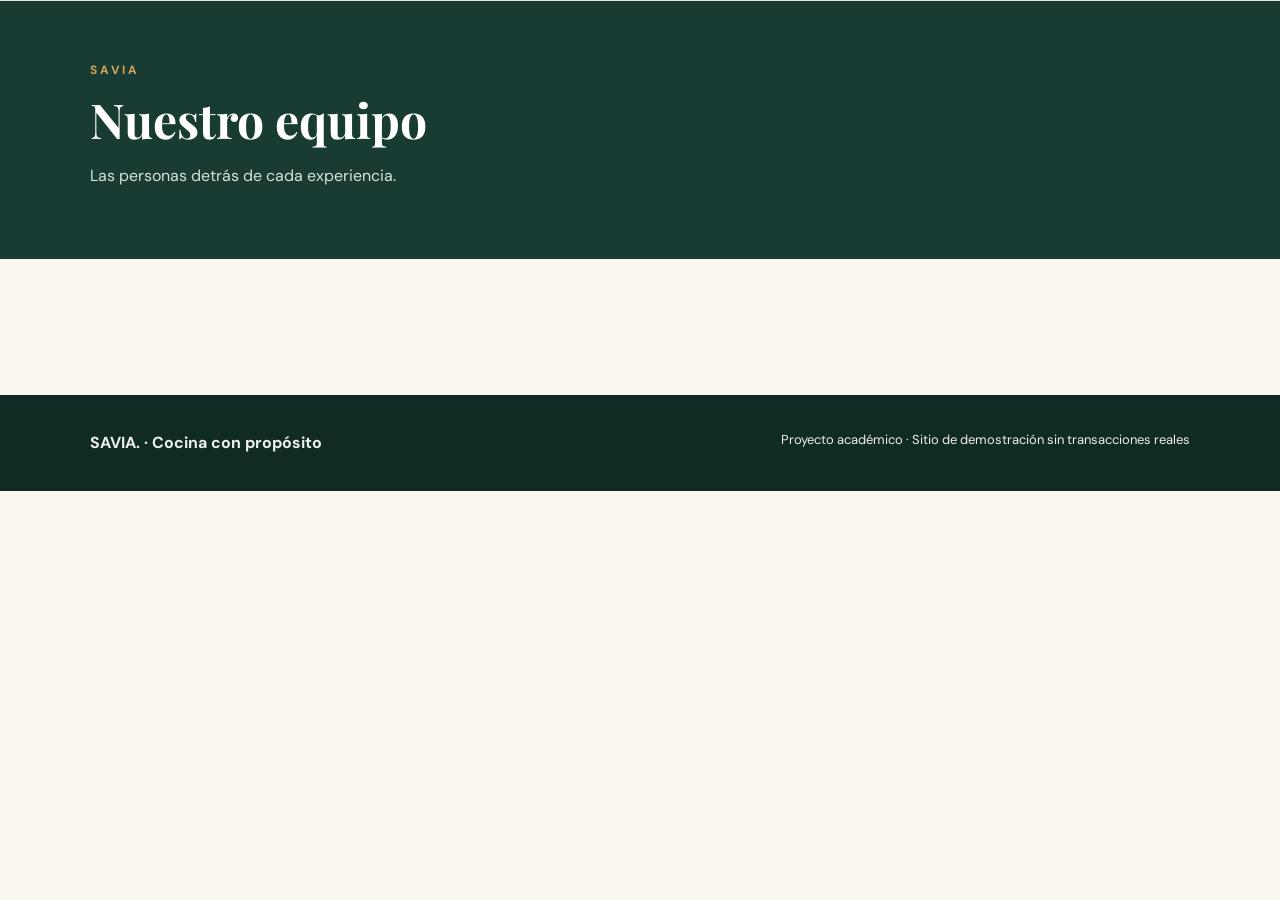
==== pages/equipo.html @ edc9c898 "Primer commit" ====
<!doctype html>
<html lang="es">
  <head>
    <meta charset="utf-8" />
    <meta content="width=device-width, initial-scale=1.0" name="viewport" />
    <title>SAVIA | Nuestro equipo</title>
    <link href="../css/styles.css" rel="stylesheet" />
  </head>
  <body>
    <header class="site-header">
      <!-- Espacio de trabajo: está pendiente de implementación. -->
    </header>

    <section class="page-hero">
      <div class="container">
        <span class="eyebrow"> SAVIA </span>
        <h1>Nuestro equipo</h1>
        <p>Las personas detr&aacute;s de cada experiencia.</p>
      </div>
    </section>
    <main class="section container">
      <!-- Espacio de trabajo: esta página está pendiente de implementación. -->
    </main>
    <footer class="site-footer">
      <div class="container footer-inner">
        <strong> SAVIA. &middot; Cocina con prop&oacute;sito </strong>
        <p>
          Proyecto acad&eacute;mico &middot; Sitio de demostraci&oacute;n sin
          transacciones reales
        </p>
      </div>
    </footer>
  </body>
</html>
---- css/styles.css ----
@import url("https://fonts.googleapis.com/css2?family=DM+Sans:wght@400;500;600;700&family=Playfair+Display:wght@600;700&display=swap");
:root {
  --forest: #183c33;
  --cream: #faf7f0;
  --gold: #d7a45b;
  --ink: #27352f;
  --mute: #5f6963;
}
* {
  box-sizing: border-box;
}
body {
  margin: 0;
  background: var(--cream);
  color: var(--ink);
  font-family: "DM Sans", Arial, sans-serif;
  line-height: 1.6;
}
h1,
h2,
h3 {
  font-family: "Playfair Display", Georgia, serif;
  line-height: 1.15;
}
a {
  color: inherit;
  text-decoration: none;
}
img {
  display: block;
  max-width: 100%;
}
.container {
  width: min(1100px, calc(100% - 40px));
  margin-inline: auto;
}
.site-header {
  background: #fff;
  border-bottom: 1px solid #e8e7df;
}
.nav-inner {
  display: flex;
  align-items: center;
  justify-content: space-between;
  gap: 24px;
  min-height: 78px;
}
.logo {
  font-family: Georgia, serif;
  font-size: 29px;
  font-weight: bold;
  letter-spacing: 3px;
  color: var(--forest);
}
.nav-links {
  display: flex;
  align-items: center;
  gap: 23px;
  flex-wrap: wrap;
}
.nav-links a {
  font-size: 14px;
  font-weight: 700;
}
.nav-links a:hover,
.nav-links a[aria-current="page"] {
  color: #a17034;
}
.hero {
  background: var(--forest);
  color: white;
}
.hero-grid {
  display: grid;
  grid-template-columns: 1.1fr 0.9fr;
  gap: 40px;
  align-items: center;
  min-height: 440px;
  padding-block: 55px;
}
.hero h1 {
  font-size: clamp(36px, 5vw, 65px);
  margin: 10px 0 20px;
}
.hero p {
  max-width: 540px;
  color: #dce6df;
}
.hero img {
  width: 100%;
  border-radius: 18px;
  box-shadow: 0 18px 45px #071f183d;
}
.eyebrow {
  text-transform: uppercase;
  letter-spacing: 3px;
  font-size: 12px;
  font-weight: 700;
  color: var(--gold);
}
.btn {
  display: inline-block;
  background: var(--gold);
  color: #21372d;
  padding: 12px 25px;
  border-radius: 4px;
  font-weight: 700;
  margin-top: 10px;
}
.btn:hover {
  filter: brightness(0.93);
}
.section {
  padding-block: 68px;
}
.section h2 {
  font-size: 36px;
  margin: 0 0 15px;
}
.muted {
  color: var(--mute);
}
.feature-layout {
  display: flex;
  flex-direction: column;
  gap: 24px;
  margin-top: 30px;
}
.tile {
  background: white;
  border-radius: 14px;
  overflow: hidden;
  box-shadow: 0 5px 25px #173b2d13;
  flex: 1;
}
.tile img {
  height: 190px;
  width: 100%;
  object-fit: cover;
}
.tile-copy {
  padding: 23px;
}
.tile h3 {
  font-size: 24px;
  margin: 0 0 10px;
}
.tile p {
  margin: 0;
}
.statement {
  background: #ecf1e9;
  padding: 26px;
  border-left: 5px solid var(--gold);
  border-radius: 5px;
  margin-top: 38px;
}
.statement p {
  margin: 0;
}
.statement-title {
  font-size: 19px;
  font-weight: 700;
  color: var(--forest);
}
.section-heading {
  max-width: 690px;
}
.site-footer {
  background: #102b24;
  color: #eee;
  padding: 35px 0;
}
.footer-inner {
  display: flex;
  justify-content: space-between;
  gap: 20px;
  flex-wrap: wrap;
}
.footer-inner p {
  margin: 0;
  font-size: 13px;
}
.page-hero {
  background: var(--forest);
  color: white;
  padding: 55px 0;
}
.page-hero h1 {
  font-size: 48px;
  margin: 10px 0;
}
.page-hero p {
  max-width: 650px;
  color: #d5e4db;
}
.page-grid {
  display: grid;
  grid-template-columns: repeat(3, minmax(0, 1fr));
  gap: 24px;
  margin-top: 28px;
}
.page-grid .tile img {
  height: 185px;
}
.cta {
  padding: 22px;
  margin-top: 30px;
  background: #edf1ea;
  border-radius: 10px;
  font-weight: 600;
}
@media (max-width: 760px) {
  .nav-inner {
    align-items: flex-start;
    flex-direction: column;
    padding-block: 18px;
  }
  .nav-links {
    gap: 12px;
  }
  .hero-grid {
    grid-template-columns: 1fr;
  }
  .feature-layout {
    display: flex;
    flex-direction: column;
  }
  .page-grid {
    display: grid;
    grid-template-columns: 1fr;
  }
  .hero h1 {
    font-size: 39px;
  }
  .page-hero h1 {
    font-size: 37px;
  }
}
.card-highlight {
  border: 2px solid #d7a45b;
}

#hero-action {
  background: #bd4d58;
}
@media (max-width: 760px) {
  .nav-inner {
    flex-direction: row;
  }
  .nav-links {
    flex-wrap: nowrap;
  }
}
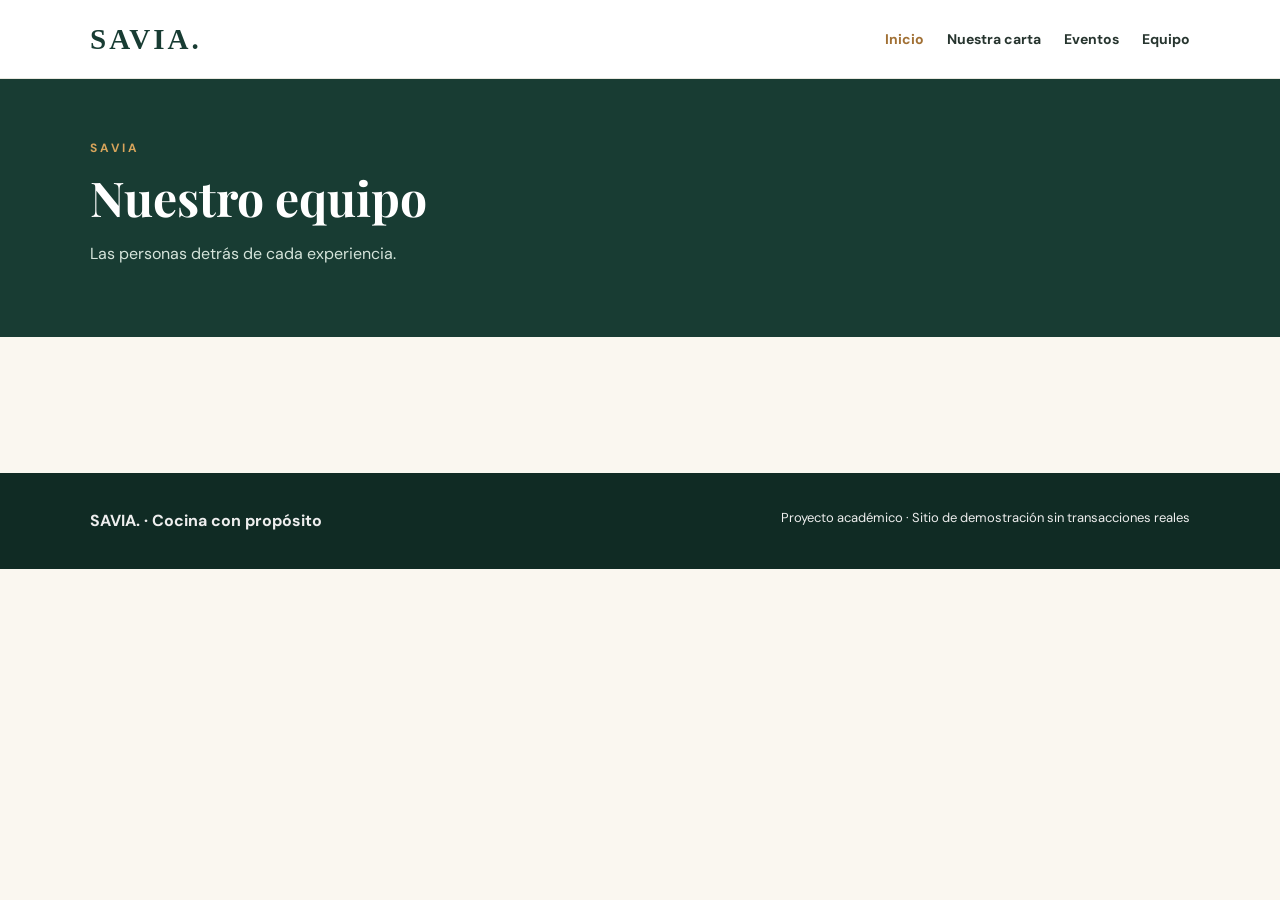
==== commit 78dfc548: "Correcciones faltantes del header en equipo.html y eventos.html" ====
--- a/pages/equipo.html
+++ b/pages/equipo.html
@@ -8,7 +8,15 @@
   </head>
   <body>
     <header class="site-header">
-      <!-- Espacio de trabajo: está pendiente de implementación. -->
+      <div class="container nav-inner">
+        <a class="logo" href="index.html"> SAVIA. </a>
+        <nav aria-label="Navegaci&oacute;n principal" class="nav-links">
+          <a aria-current="page" href="index.html"> Inicio </a>
+          <a class="nav-contact" href="pages/menu.html"> Nuestra carta </a>
+          <a class="nav-contact" href="pages/eventos.html"> Eventos </a>
+          <a class="nav-contact" href="pages/equipo.html"> Equipo </a>
+        </nav>
+      </div>
     </header>
 
     <section class="page-hero">
--- a/css/styles.css
+++ b/css/styles.css
@@ -242,7 +242,7 @@
 }
 
 #hero-action {
-  background: #bd4d58;
+  background: var(--gold);
 }
 @media (max-width: 760px) {
   .nav-inner {
@@ -252,3 +252,8 @@
     flex-wrap: nowrap;
   }
 }
+@media (max-width: 375px) {
+  .nav-inner {
+    flex-direction: column;
+  }
+}
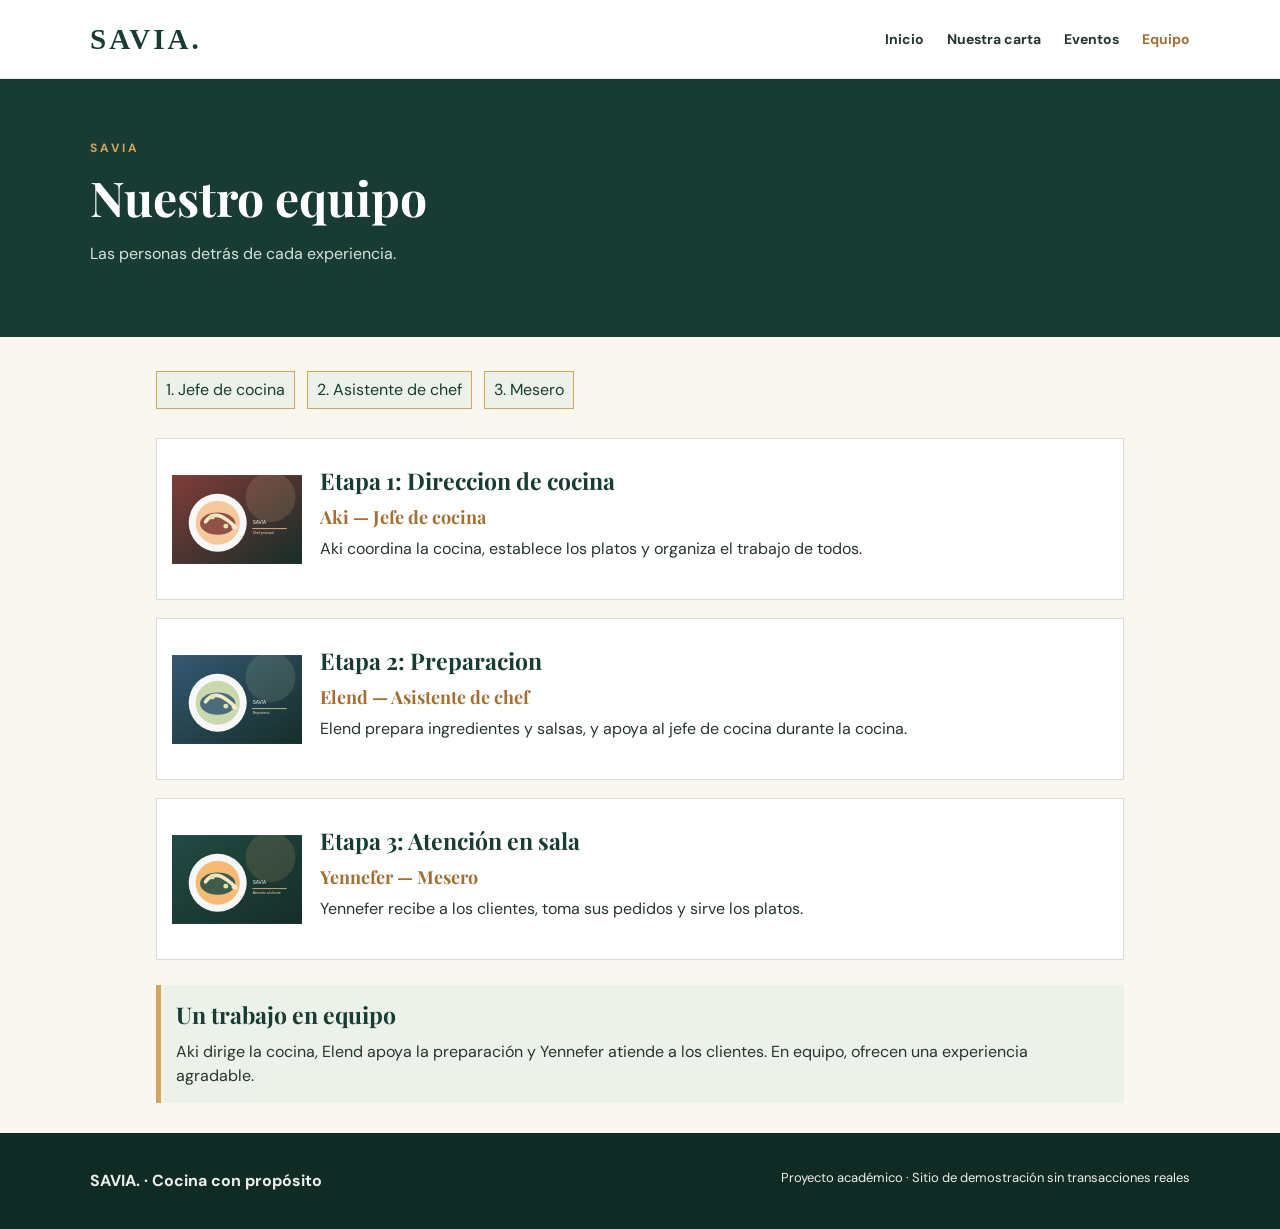
==== commit 6b88a8d7: "Feature 2: equipo" ====
--- a/pages/equipo.html
+++ b/pages/equipo.html
@@ -5,16 +5,19 @@
     <meta content="width=device-width, initial-scale=1.0" name="viewport" />
     <title>SAVIA | Nuestro equipo</title>
     <link href="../css/styles.css" rel="stylesheet" />
+    <link href="../css/equipo.css" rel="stylesheet" />
+
+
   </head>
   <body>
     <header class="site-header">
       <div class="container nav-inner">
-        <a class="logo" href="index.html"> SAVIA. </a>
+        <a class="logo" href="../index.html"> SAVIA. </a>
         <nav aria-label="Navegaci&oacute;n principal" class="nav-links">
-          <a aria-current="page" href="index.html"> Inicio </a>
-          <a class="nav-contact" href="pages/menu.html"> Nuestra carta </a>
-          <a class="nav-contact" href="pages/eventos.html"> Eventos </a>
-          <a class="nav-contact" href="pages/equipo.html"> Equipo </a>
+          <a href="../index.html"> Inicio </a>
+          <a class="nav-contact" href="menu.html"> Nuestra carta </a>
+          <a class="nav-contact" href="eventos.html"> Eventos </a>
+          <a aria-current="page" class="nav-contact" href="equipo.html"> Equipo </a>
         </nav>
       </div>
     </header>
@@ -26,9 +29,74 @@
         <p>Las personas detr&aacute;s de cada experiencia.</p>
       </div>
     </section>
-    <main class="section container">
-      <!-- Espacio de trabajo: esta página está pendiente de implementación. -->
-    </main>
+
+
+    <main class="section container equipo">
+
+  <nav class="equipo-nav">
+    <a href="#jefe-cocina">1. Jefe de cocina</a>
+    <a href="#asistente-chef">2. Asistente de chef</a>
+    <a href="#mesero">3. Mesero</a>
+  </nav>
+
+  <section class="personas">
+
+    <article class="persona" id="jefe-cocina">
+      <img src="../images/equipo-1.svg"
+         alt="Ilustración del jefe de cocina">
+
+      <div class="persona-texto">
+        <h2>Etapa 1: Direccion de cocina</h2>
+        <h3>Aki — Jefe de cocina</h3>
+        <p>
+          Aki coordina la cocina, establece los platos y organiza el trabajo
+          de todos.
+        </p>
+      </div>
+    </article>
+
+    <article class="persona" id="asistente-chef">
+      <img src="../images/equipo-2.svg"
+         alt="Ilustración del asistente de chef">
+
+      <div class="persona-texto">
+        <h2>Etapa 2: Preparacion</h2>
+        <h3>Elend — Asistente de chef</h3>
+        <p>
+          Elend prepara ingredientes y salsas, y apoya al jefe de cocina
+          durante la cocina.
+        </p>
+      </div>
+    </article>
+
+    <article class="persona" id="mesero">
+      <img src="../images/equipo-3.svg"
+         alt="Ilustración del mesero">
+
+      <div class="persona-texto">
+        <h2>Etapa 3: Atención en sala</h2>
+        <h3>Yennefer — Mesero</h3>
+        <p>
+          Yennefer recibe a los clientes, toma sus pedidos y sirve los platos.
+        </p>
+      </div>
+    </article>
+
+  </section>
+
+  <section class="equipo-final">
+    <h2>Un trabajo en equipo</h2>
+    <p>
+      Aki dirige la cocina, Elend apoya la preparación y Yennefer atiende
+      a los clientes. En equipo, ofrecen una experiencia agradable.
+    </p>
+  </section>
+
+</main>
+
+
+
+
     <footer class="site-footer">
       <div class="container footer-inner">
         <strong> SAVIA. &middot; Cocina con prop&oacute;sito </strong>
@@ -39,4 +107,4 @@
       </div>
     </footer>
   </body>
-</html>
+</html>
--- a/css/styles.css
+++ b/css/styles.css
@@ -122,7 +122,7 @@
 }
 .feature-layout {
   display: flex;
-  flex-direction: column;
+  flex-direction: row;
   gap: 24px;
   margin-top: 30px;
 }
--- a/css/equipo.css
+++ b/css/equipo.css
@@ -0,0 +1,102 @@
+
+.equipo {
+  background: var(--cream);
+  color: var(--ink);
+  font-family: "DM Sans", Arial, sans-serif;
+  line-height: 1.5;
+}
+
+
+.equipo.section {
+  padding-top: 30px;
+  padding-bottom: 30px;
+}
+
+.equipo.container {
+  max-width: 1000px;
+  margin-left: auto;
+  margin-right: auto;
+  padding-left: 16px;
+  padding-right: 16px;
+}
+
+
+
+.equipo h2 {
+  font-size: 23px;
+  line-height: 1.3;
+  margin: 0 0 10px;
+  color: var(--forest);
+}
+
+.equipo h3 {
+  font-size: 18px;
+  line-height: 1.3;
+  margin: 0 0 8px;
+  color: #a17034;
+}
+
+.equipo p {
+  margin: 0 0 12px;
+}
+
+
+
+.equipo-nav {
+  margin-bottom: 25px;
+  
+}
+
+.equipo-nav a {
+  display: inline-block;
+  margin: 4px 8px 4px 0;
+  padding: 6px 9px;
+  color: var(--forest);
+  background: #ecf1e9;
+  border: 1px solid var(--gold);
+  
+}
+
+.persona {
+  display: flex;
+  align-items: center;
+  gap: 18px;
+  margin-bottom: 18px;
+  padding: 15px;
+  background: white;
+  border: 1px solid #d8ddd5;
+}
+
+.persona img {
+  width: 130px;
+  height: 130px;
+  object-fit: contain;
+  flex-shrink: 0;
+}
+
+.persona-texto {
+  flex: 1;
+}
+
+.equipo-final {
+  margin-top: 25px;
+  padding: 15px;
+  background: #ecf1e9;
+  border-left: 5px solid var(--gold);
+}
+
+.equipo-final p {
+  margin-bottom: 0;
+}
+
+@media (max-width: 600px) {
+  .persona {
+    flex-direction: column;
+    align-items: flex-start;
+  }
+
+  .persona img {
+    width: 100px;
+    height: 100px;
+  }
+}
